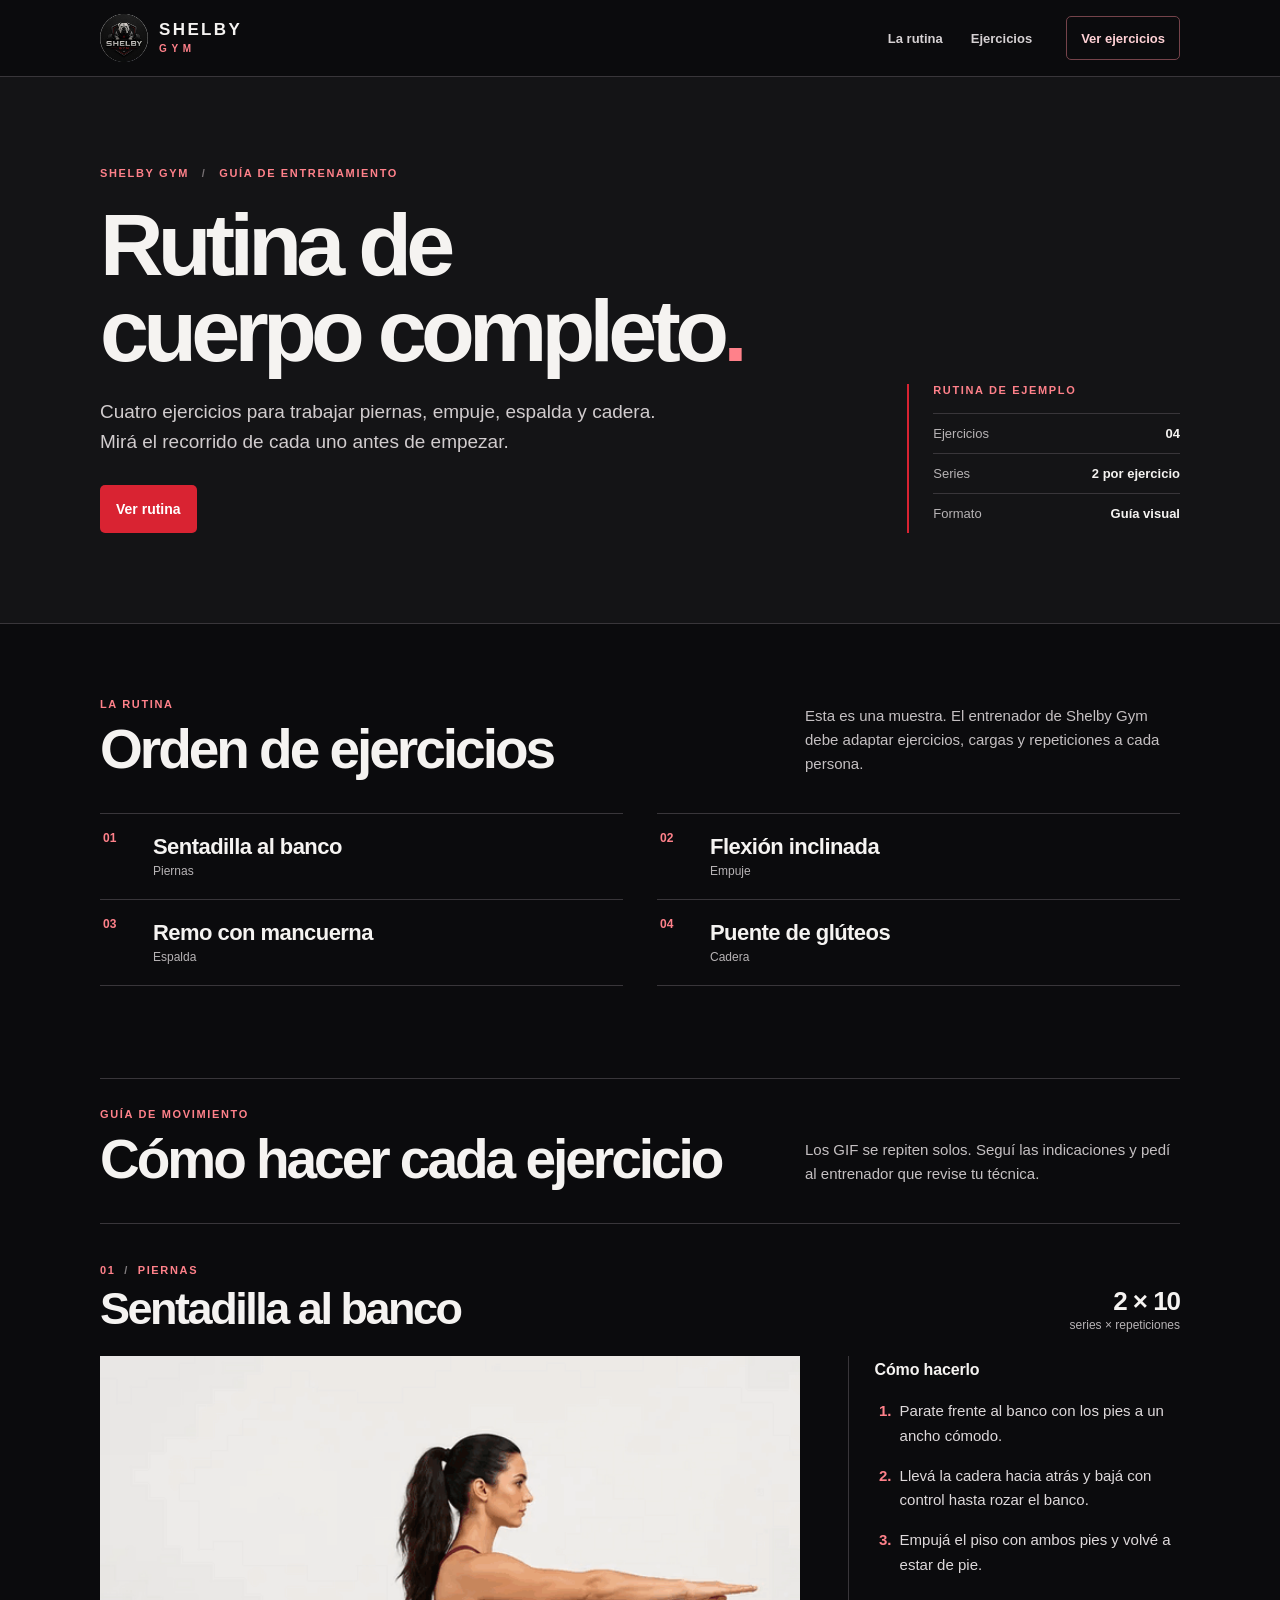
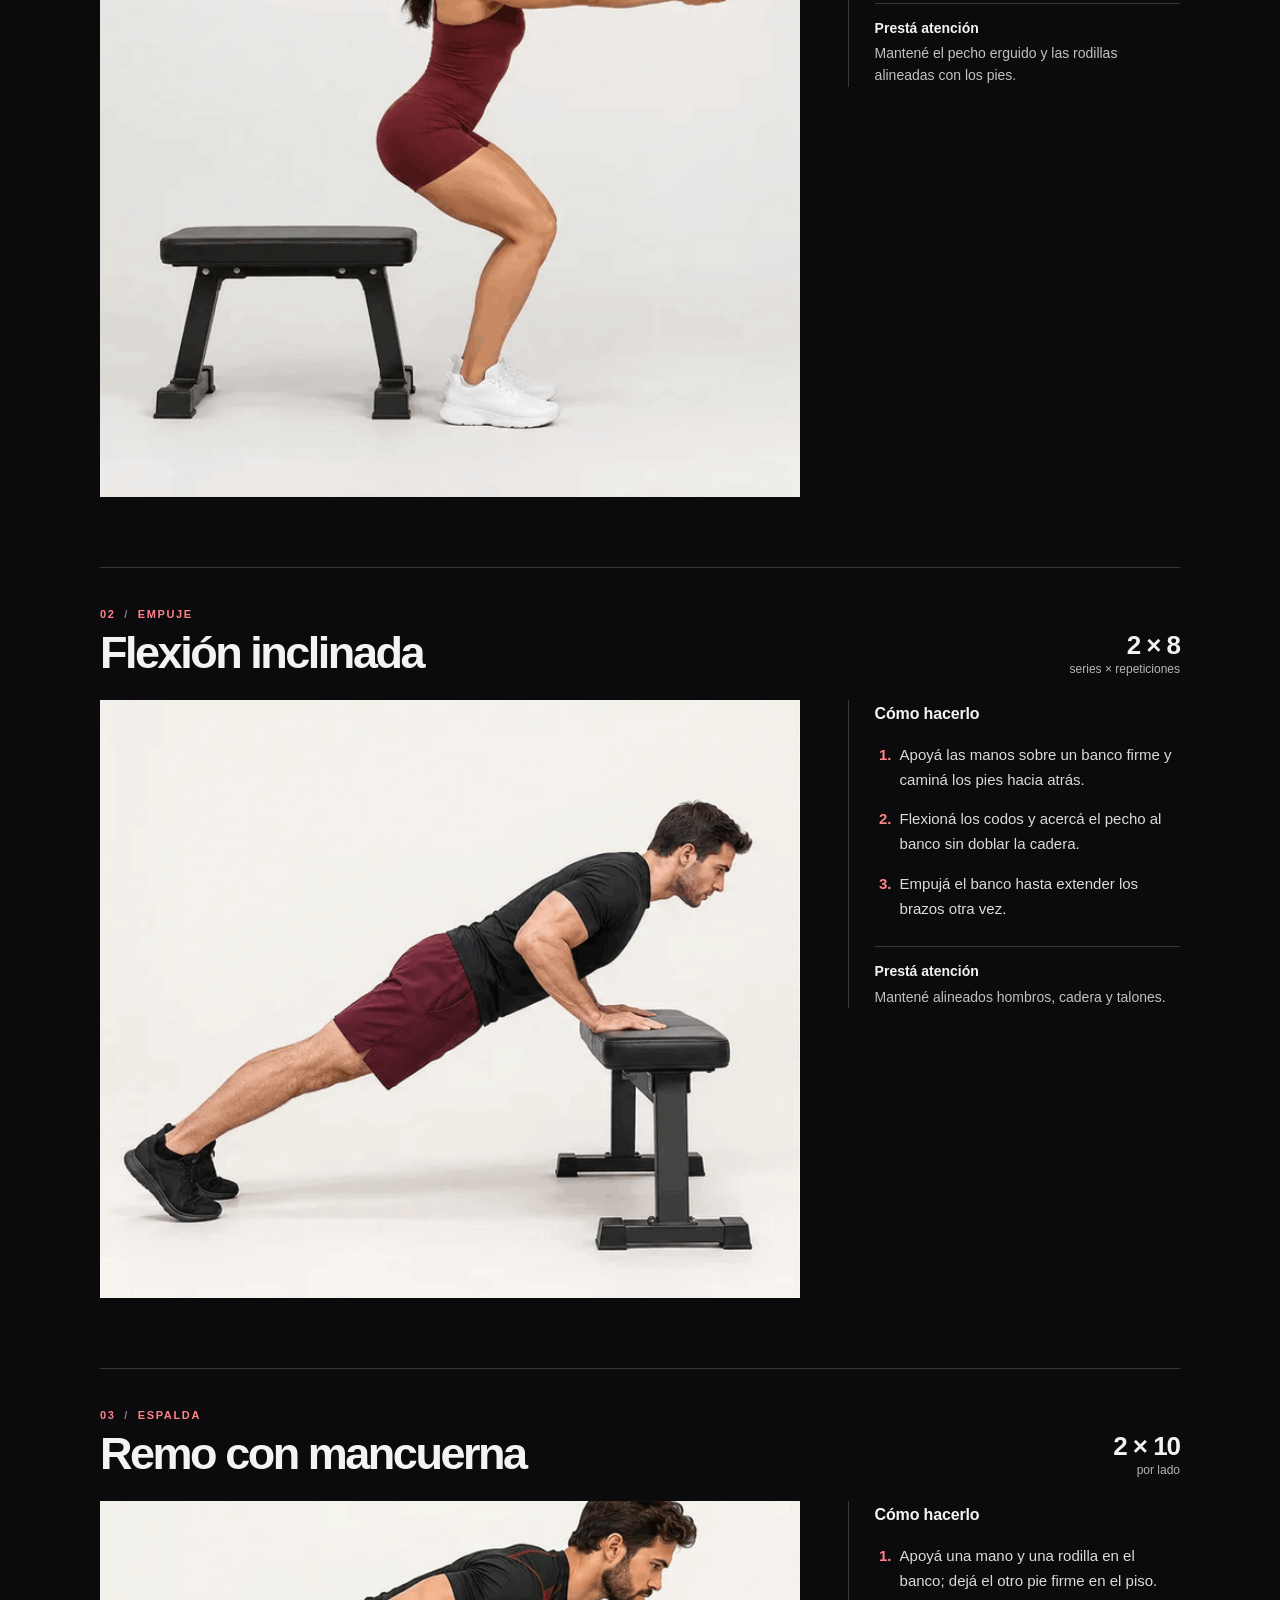
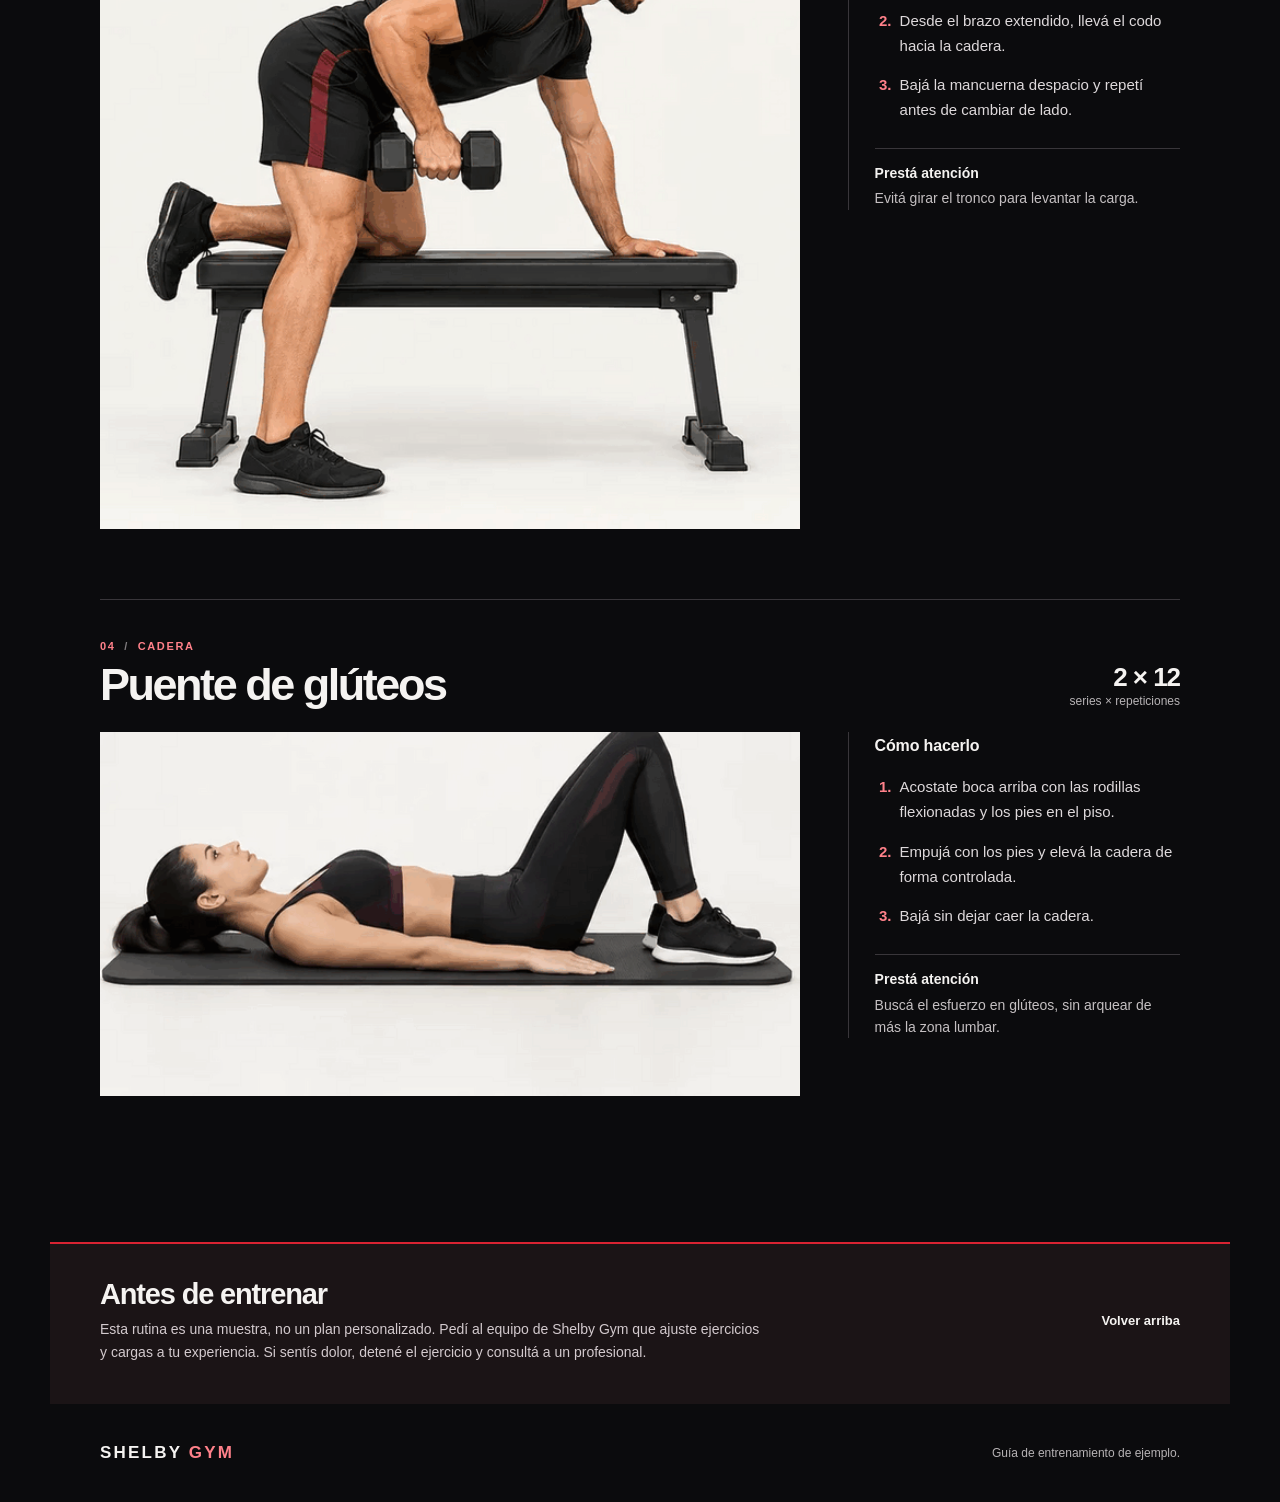
==== index.html @ 76d31635 "Publish Shelby Gym sample sites" ====
<!doctype html>
<html lang="es-AR">
  <head>
    <meta charset="UTF-8" />
    <meta name="viewport" content="width=device-width, initial-scale=1" />
    <meta name="theme-color" content="#0b0b0d" />
    <meta name="description" content="Rutina de cuerpo completo de ejemplo de Shelby Gym: cuatro ejercicios con recorridos visuales para consultar en el gimnasio." />
    <title>Rutina de cuerpo completo | Shelby Gym</title>
    <link rel="stylesheet" href="style.css" />
  </head>
  <body>
    <a class="skip-link" href="#contenido">Ir al contenido</a>
    <header class="site-header">
      <div class="header-inner">
        <a class="brand" href="#inicio" aria-label="Shelby Gym, volver al inicio">
          <span class="brand-emblem" aria-hidden="true"><img src="images/shelby-reference.jpg" alt="" width="574" height="1280" /></span>
          <span class="brand-wordmark">SHELBY<span>GYM</span></span>
        </a>
        <nav aria-label="Navegación principal">
          <a href="#rutina">La rutina</a>
          <a href="#ejercicios">Ejercicios</a>
        </nav>
        <a class="header-action" href="#ejercicios">Ver ejercicios</a>
      </div>
    </header>

    <main id="contenido">
      <section class="hero" id="inicio" aria-labelledby="hero-title">
        <div class="hero-inner">
          <div class="hero-copy">
            <p class="eyebrow">SHELBY GYM <span aria-hidden="true">/</span> GUÍA DE ENTRENAMIENTO</p>
            <h1 id="hero-title">Rutina de<br />cuerpo completo<span>.</span></h1>
            <p>Cuatro ejercicios para trabajar piernas, empuje, espalda y cadera. Mirá el recorrido de cada uno antes de empezar.</p>
            <a class="primary-link" href="#rutina">Ver rutina</a>
          </div>
          <div class="hero-meta" aria-label="Resumen de la rutina">
            <p>RUTINA DE EJEMPLO</p>
            <dl>
              <div><dt>Ejercicios</dt><dd>04</dd></div>
              <div><dt>Series</dt><dd>2 por ejercicio</dd></div>
              <div><dt>Formato</dt><dd>Guía visual</dd></div>
            </dl>
          </div>
        </div>
      </section>

      <section class="routine section-wrap" id="rutina" aria-labelledby="routine-title">
        <div class="section-heading">
          <div><p class="section-label">LA RUTINA</p><h2 id="routine-title">Orden de ejercicios</h2></div>
          <p>Esta es una muestra. El entrenador de Shelby Gym debe adaptar ejercicios, cargas y repeticiones a cada persona.</p>
        </div>
        <nav aria-label="Ir a un ejercicio">
          <ol class="routine-index">
            <li><a href="#sentadilla"><span class="index-number">01</span><span><strong>Sentadilla al banco</strong><small>Piernas</small></span></a></li>
            <li><a href="#flexion"><span class="index-number">02</span><span><strong>Flexión inclinada</strong><small>Empuje</small></span></a></li>
            <li><a href="#remo"><span class="index-number">03</span><span><strong>Remo con mancuerna</strong><small>Espalda</small></span></a></li>
            <li><a href="#puente"><span class="index-number">04</span><span><strong>Puente de glúteos</strong><small>Cadera</small></span></a></li>
          </ol>
        </nav>
      </section>

      <section class="movements section-wrap" id="ejercicios" aria-labelledby="movements-title">
        <div class="section-heading movements-heading">
          <div><p class="section-label">GUÍA DE MOVIMIENTO</p><h2 id="movements-title">Cómo hacer cada ejercicio</h2></div>
          <p>Los GIF se repiten solos. Seguí las indicaciones y pedí al entrenador que revise tu técnica.</p>
        </div>
        <ol class="exercise-list">
          <li>
            <article class="exercise" id="sentadilla" aria-labelledby="sentadilla-title">
              <div class="exercise-heading">
                <div><p class="exercise-type">01 <span aria-hidden="true">/</span> PIERNAS</p><h3 id="sentadilla-title">Sentadilla al banco</h3></div>
                <p class="dose"><strong>2 × 10</strong><span>series × repeticiones</span></p>
              </div>
              <div class="exercise-layout">
                <picture class="motion-picture">
                  <source media="(prefers-reduced-motion: reduce)" srcset="images/sentadilla-banco-01.webp" type="image/webp" />
                  <img src="images/sentadilla-banco.gif" alt="Sentadilla al banco: de pie, media bajada, toque suave del banco y regreso" width="640" height="677" loading="lazy" />
                </picture>
                <div class="instructions"><h4>Cómo hacerlo</h4><ol><li>Parate frente al banco con los pies a un ancho cómodo.</li><li>Llevá la cadera hacia atrás y bajá con control hasta rozar el banco.</li><li>Empujá el piso con ambos pies y volvé a estar de pie.</li></ol><p class="cue"><strong>Prestá atención</strong> Mantené el pecho erguido y las rodillas alineadas con los pies.</p></div>
              </div>
            </article>
          </li>
          <li>
            <article class="exercise" id="flexion" aria-labelledby="flexion-title">
              <div class="exercise-heading">
                <div><p class="exercise-type">02 <span aria-hidden="true">/</span> EMPUJE</p><h3 id="flexion-title">Flexión inclinada</h3></div>
                <p class="dose"><strong>2 × 8</strong><span>series × repeticiones</span></p>
              </div>
              <div class="exercise-layout">
                <picture class="motion-picture">
                  <source media="(prefers-reduced-motion: reduce)" srcset="images/flexion-inclinada-01.webp" type="image/webp" />
                  <img src="images/flexion-inclinada.gif" alt="Flexión inclinada: brazos extendidos, bajada parcial, pecho cerca del banco y regreso" width="640" height="547" loading="lazy" />
                </picture>
                <div class="instructions"><h4>Cómo hacerlo</h4><ol><li>Apoyá las manos sobre un banco firme y caminá los pies hacia atrás.</li><li>Flexioná los codos y acercá el pecho al banco sin doblar la cadera.</li><li>Empujá el banco hasta extender los brazos otra vez.</li></ol><p class="cue"><strong>Prestá atención</strong> Mantené alineados hombros, cadera y talones.</p></div>
              </div>
            </article>
          </li>
          <li>
            <article class="exercise" id="remo" aria-labelledby="remo-title">
              <div class="exercise-heading">
                <div><p class="exercise-type">03 <span aria-hidden="true">/</span> ESPALDA</p><h3 id="remo-title">Remo con mancuerna</h3></div>
                <p class="dose"><strong>2 × 10</strong><span>por lado</span></p>
              </div>
              <div class="exercise-layout">
                <picture class="motion-picture">
                  <source media="(prefers-reduced-motion: reduce)" srcset="images/remo-mancuerna-01.webp" type="image/webp" />
                  <img src="images/remo-mancuerna.gif" alt="Remo con mancuerna: peso abajo, subida parcial, peso cerca de la cadera y regreso" width="640" height="574" loading="lazy" />
                </picture>
                <div class="instructions"><h4>Cómo hacerlo</h4><ol><li>Apoyá una mano y una rodilla en el banco; dejá el otro pie firme en el piso.</li><li>Desde el brazo extendido, llevá el codo hacia la cadera.</li><li>Bajá la mancuerna despacio y repetí antes de cambiar de lado.</li></ol><p class="cue"><strong>Prestá atención</strong> Evitá girar el tronco para levantar la carga.</p></div>
              </div>
            </article>
          </li>
          <li>
            <article class="exercise" id="puente" aria-labelledby="puente-title">
              <div class="exercise-heading">
                <div><p class="exercise-type">04 <span aria-hidden="true">/</span> CADERA</p><h3 id="puente-title">Puente de glúteos</h3></div>
                <p class="dose"><strong>2 × 12</strong><span>series × repeticiones</span></p>
              </div>
              <div class="exercise-layout">
                <picture class="motion-picture">
                  <source media="(prefers-reduced-motion: reduce)" srcset="images/puente-gluteos-01.webp" type="image/webp" />
                  <img src="images/puente-gluteos.gif" alt="Puente de glúteos: cadera apoyada, media elevación, cadera elevada y regreso" width="640" height="332" loading="lazy" />
                </picture>
                <div class="instructions"><h4>Cómo hacerlo</h4><ol><li>Acostate boca arriba con las rodillas flexionadas y los pies en el piso.</li><li>Empujá con los pies y elevá la cadera de forma controlada.</li><li>Bajá sin dejar caer la cadera.</li></ol><p class="cue"><strong>Prestá atención</strong> Buscá el esfuerzo en glúteos, sin arquear de más la zona lumbar.</p></div>
              </div>
            </article>
          </li>
        </ol>
      </section>

      <aside class="closing-note section-wrap" aria-labelledby="closing-title">
        <div><h2 id="closing-title">Antes de entrenar</h2><p>Esta rutina es una muestra, no un plan personalizado. Pedí al equipo de Shelby Gym que ajuste ejercicios y cargas a tu experiencia. Si sentís dolor, detené el ejercicio y consultá a un profesional.</p></div>
        <a href="#inicio">Volver arriba</a>
      </aside>
    </main>
    <footer class="site-footer section-wrap"><span>SHELBY <b>GYM</b></span><p>Guía de entrenamiento de ejemplo.</p></footer>
  </body>
</html>
---- style.css ----
:root {
  color-scheme: dark;
  font-family: -apple-system, BlinkMacSystemFont, "Segoe UI", sans-serif;
  font-synthesis: none;
  --bg: #0b0b0d;
  --surface: #141416;
  --ink: #f5f3f1;
  --muted: #b7b3b5;
  --red: #d92332;
  --red-light: #ff818a;
  --line: #39363a;
}
* { box-sizing: border-box; }
html { scroll-behavior: smooth; scroll-padding-top: 24px; }
body { min-width: 320px; margin: 0; background: var(--bg); color: var(--ink); }
a { color: inherit; text-decoration: none; }
a, button { -webkit-tap-highlight-color: transparent; }
img { max-width: 100%; }
:focus-visible { outline: 2px solid var(--red-light); outline-offset: 4px; }
::selection { background: var(--red); color: #fff; }
h1, h2, h3, h4, p, dl { margin-top: 0; }
h1, h2, h3 { text-wrap: balance; }
.section-wrap { width: min(100%, 1180px); margin-inline: auto; padding-inline: clamp(20px, 4vw, 50px); }
.skip-link { position: fixed; top: 8px; left: 8px; z-index: 20; padding: 11px 14px; background: var(--ink); color: var(--bg); transform: translateY(-160%); }
.skip-link:focus { transform: none; }

.site-header { border-bottom: 1px solid var(--line); background: var(--bg); }
.header-inner { display: flex; align-items: center; gap: 34px; width: min(100%, 1180px); min-height: 76px; margin-inline: auto; padding: 10px clamp(20px, 4vw, 50px); }
.brand { display: inline-flex; align-items: center; gap: 11px; flex: none; }
.brand-emblem { position: relative; display: block; width: 48px; height: 48px; flex: none; overflow: hidden; border-radius: 50%; background: #111; }
.brand-emblem img { position: absolute; top: -118.73%; left: -25.59%; width: 151.45%; max-width: none; height: auto; }
.brand-wordmark { display: flex; flex-direction: column; font-size: 17px; font-weight: 900; letter-spacing: .14em; line-height: .95; }
.brand-wordmark span { margin-top: 6px; color: var(--red-light); font-size: 10px; letter-spacing: .46em; }
.site-header nav { display: flex; align-items: center; gap: 28px; margin-left: auto; }
.site-header nav a { display: inline-flex; align-items: center; min-height: 44px; color: #d6d1d3; font-size: 13px; font-weight: 650; }
.header-action { display: inline-flex; align-items: center; min-height: 44px; padding: 9px 14px; border: 1px solid #75434a; border-radius: 5px; color: #ffd1d5; font-size: 13px; font-weight: 750; }

.hero { background: var(--surface); border-bottom: 1px solid var(--line); }
.hero-inner { display: grid; grid-template-columns: minmax(0, 1fr) minmax(235px, .38fr); align-items: end; gap: clamp(40px, 7vw, 105px); width: min(100%, 1180px); margin-inline: auto; padding: clamp(64px, 7vw, 100px) clamp(20px, 4vw, 50px) clamp(68px, 7vw, 90px); }
.eyebrow, .section-label, .exercise-type, .hero-meta > p { font-size: 11px; font-weight: 800; letter-spacing: .15em; }
.eyebrow { margin-bottom: 23px; color: var(--red-light); }
.eyebrow span { margin-inline: 8px; color: #777174; }
.hero h1 { max-width: 800px; margin-bottom: 23px; font-size: clamp(51px, 7vw, 88px); font-weight: 800; letter-spacing: -.065em; line-height: .98; }
.hero h1 span { color: var(--red-light); }
.hero-copy > p:not(.eyebrow) { max-width: 570px; margin-bottom: 29px; color: #d1ccce; font-size: clamp(16px, 1.8vw, 19px); line-height: 1.55; }
.primary-link { display: inline-flex; align-items: center; min-height: 48px; padding: 12px 16px; border-radius: 5px; background: var(--red); color: #fff; font-size: 14px; font-weight: 800; transition: background-color 150ms ease; }
.hero-meta { padding-left: 24px; border-left: 2px solid var(--red); }
.hero-meta > p { margin-bottom: 17px; color: var(--red-light); }
.hero-meta dl { margin-bottom: 0; }
.hero-meta dl div { display: flex; justify-content: space-between; gap: 16px; padding: 12px 0; border-top: 1px solid var(--line); font-size: 13px; }
.hero-meta dt { color: var(--muted); }
.hero-meta dd { margin: 0; font-weight: 750; text-align: right; }

.routine { padding-block: 74px 92px; }
.section-heading { display: flex; justify-content: space-between; align-items: end; gap: 30px; margin-bottom: 35px; }
.section-label { margin-bottom: 11px; color: var(--red-light); }
.section-heading h2 { margin-bottom: 0; font-size: clamp(34px, 4.5vw, 55px); letter-spacing: -.055em; line-height: 1.04; }
.section-heading > p { max-width: 375px; margin-bottom: 2px; color: #c5c0c2; font-size: 15px; line-height: 1.6; }
.routine-index { display: grid; grid-template-columns: repeat(2, minmax(0, 1fr)); gap: 0 34px; margin: 0; padding: 0; list-style: none; }
.routine-index li { border-top: 1px solid var(--line); }
.routine-index li:nth-last-child(-n + 2) { border-bottom: 1px solid var(--line); }
.routine-index a { display: grid; grid-template-columns: 32px minmax(0, 1fr); align-items: center; gap: 18px; min-height: 85px; padding: 12px 3px; }
.index-number { align-self: start; margin-top: 5px; color: var(--red-light); font-size: 12px; font-weight: 800; }
.routine-index strong, .routine-index small { display: block; }
.routine-index strong { font-size: clamp(18px, 2vw, 22px); font-weight: 720; letter-spacing: -.025em; }
.routine-index small { margin-top: 4px; color: var(--muted); font-size: 12px; }

.movements { padding-bottom: 76px; }
.movements-heading { padding-top: 29px; border-top: 1px solid var(--line); }
.exercise-list { margin: 0; padding: 0; list-style: none; }
.exercise { padding-block: 40px 70px; border-top: 1px solid var(--line); scroll-margin-top: 20px; }
.exercise-heading { display: flex; justify-content: space-between; align-items: end; gap: 24px; margin-bottom: 24px; }
.exercise-type { margin-bottom: 9px; color: var(--red-light); }
.exercise-type span { margin-inline: 4px; color: #827e80; }
.exercise-heading h3 { margin-bottom: 0; font-size: clamp(31px, 3.6vw, 45px); letter-spacing: -.055em; line-height: 1.05; }
.dose { display: flex; flex-direction: column; align-items: flex-end; gap: 1px; margin-bottom: 0; white-space: nowrap; }
.dose strong { font-size: 26px; font-variant-numeric: tabular-nums; letter-spacing: -.04em; }
.dose span { color: var(--muted); font-size: 12px; }
.exercise-layout { display: grid; grid-template-columns: minmax(0, 700px) minmax(245px, 1fr); align-items: start; gap: clamp(25px, 4vw, 48px); }
.motion-picture { display: block; min-width: 0; background: #eeece8; }
.motion-picture img { display: block; width: 100%; height: auto; }
.instructions { padding: 5px 0 0 clamp(17px, 2vw, 28px); border-left: 1px solid var(--line); }
.instructions h4 { margin-bottom: 20px; font-size: 16px; letter-spacing: -.01em; }
.instructions ol { margin: 0; padding-left: 21px; color: #ded9db; font-size: 15px; line-height: 1.65; }
.instructions li { padding-left: 4px; margin-bottom: 15px; }
.instructions li::marker { color: var(--red-light); font-weight: 800; }
.cue { margin: 25px 0 0; padding: 13px 0 0; border-top: 1px solid var(--line); color: #c5c0c2; font-size: 14px; line-height: 1.6; }
.cue strong { display: block; margin-bottom: 3px; color: var(--ink); }

.closing-note { display: flex; justify-content: space-between; align-items: center; gap: 35px; padding-block: 34px 40px; border-top: 2px solid var(--red); background: #1b1416; }
.closing-note h2 { margin-bottom: 7px; font-size: 29px; letter-spacing: -.04em; }
.closing-note p { max-width: 660px; margin-bottom: 0; color: #d3cace; font-size: 14px; line-height: 1.65; }
.closing-note > a { display: inline-flex; align-items: center; min-height: 44px; flex: none; font-size: 13px; font-weight: 750; }
.site-footer { display: flex; align-items: center; justify-content: space-between; gap: 20px; min-height: 98px; color: var(--muted); font-size: 12px; }
.site-footer > span { color: var(--ink); font-size: 17px; font-weight: 900; letter-spacing: .13em; }
.site-footer b { color: var(--red-light); }
.site-footer p { margin-bottom: 0; }

@media (hover: hover) and (pointer: fine) {
  .site-header nav a:hover, .routine-index a:hover, .closing-note > a:hover { color: var(--red-light); }
  .header-action:hover { border-color: var(--red-light); }
  .primary-link:hover { background: #b91f2c; }
}
@media (max-width: 850px) {
  .exercise-layout { grid-template-columns: 1fr; }
  .instructions { max-width: 700px; }
}
@media (max-width: 700px) {
  .site-header nav { display: none; }
  .header-action { margin-left: auto; }
  .hero-inner { grid-template-columns: 1fr; gap: 42px; padding-block: 58px 60px; }
  .hero-meta { max-width: 440px; }
  .section-heading { display: block; }
  .section-heading > p { margin: 15px 0 0; }
  .routine { padding-block: 58px 70px; }
  .routine-index { grid-template-columns: 1fr; }
  .routine-index li:nth-last-child(2) { border-bottom: 0; }
  .routine-index li:last-child { border-bottom: 1px solid var(--line); }
  .closing-note { align-items: start; flex-direction: column; gap: 15px; }
}
@media (max-width: 440px) {
  .header-inner { min-height: 68px; gap: 10px; }
  .brand-emblem { width: 43px; height: 43px; }
  .brand-wordmark { font-size: 14px; }
  .brand-wordmark span { font-size: 9px; }
  .header-action { padding: 8px 10px; font-size: 11px; }
  .hero h1 { font-size: clamp(47px, 12vw, 57px); }
  .exercise-heading { align-items: start; flex-direction: column; gap: 13px; }
  .dose { flex-direction: row; align-items: baseline; gap: 10px; }
  .dose strong { font-size: 22px; }
  .exercise { padding-block: 33px 60px; }
  .instructions { padding-left: 17px; }
  .site-footer { align-items: start; justify-content: center; flex-direction: column; gap: 6px; padding-block: 25px; }
}
@media (prefers-reduced-motion: reduce) {
  html { scroll-behavior: auto; }
  .primary-link { transition: none; }
}
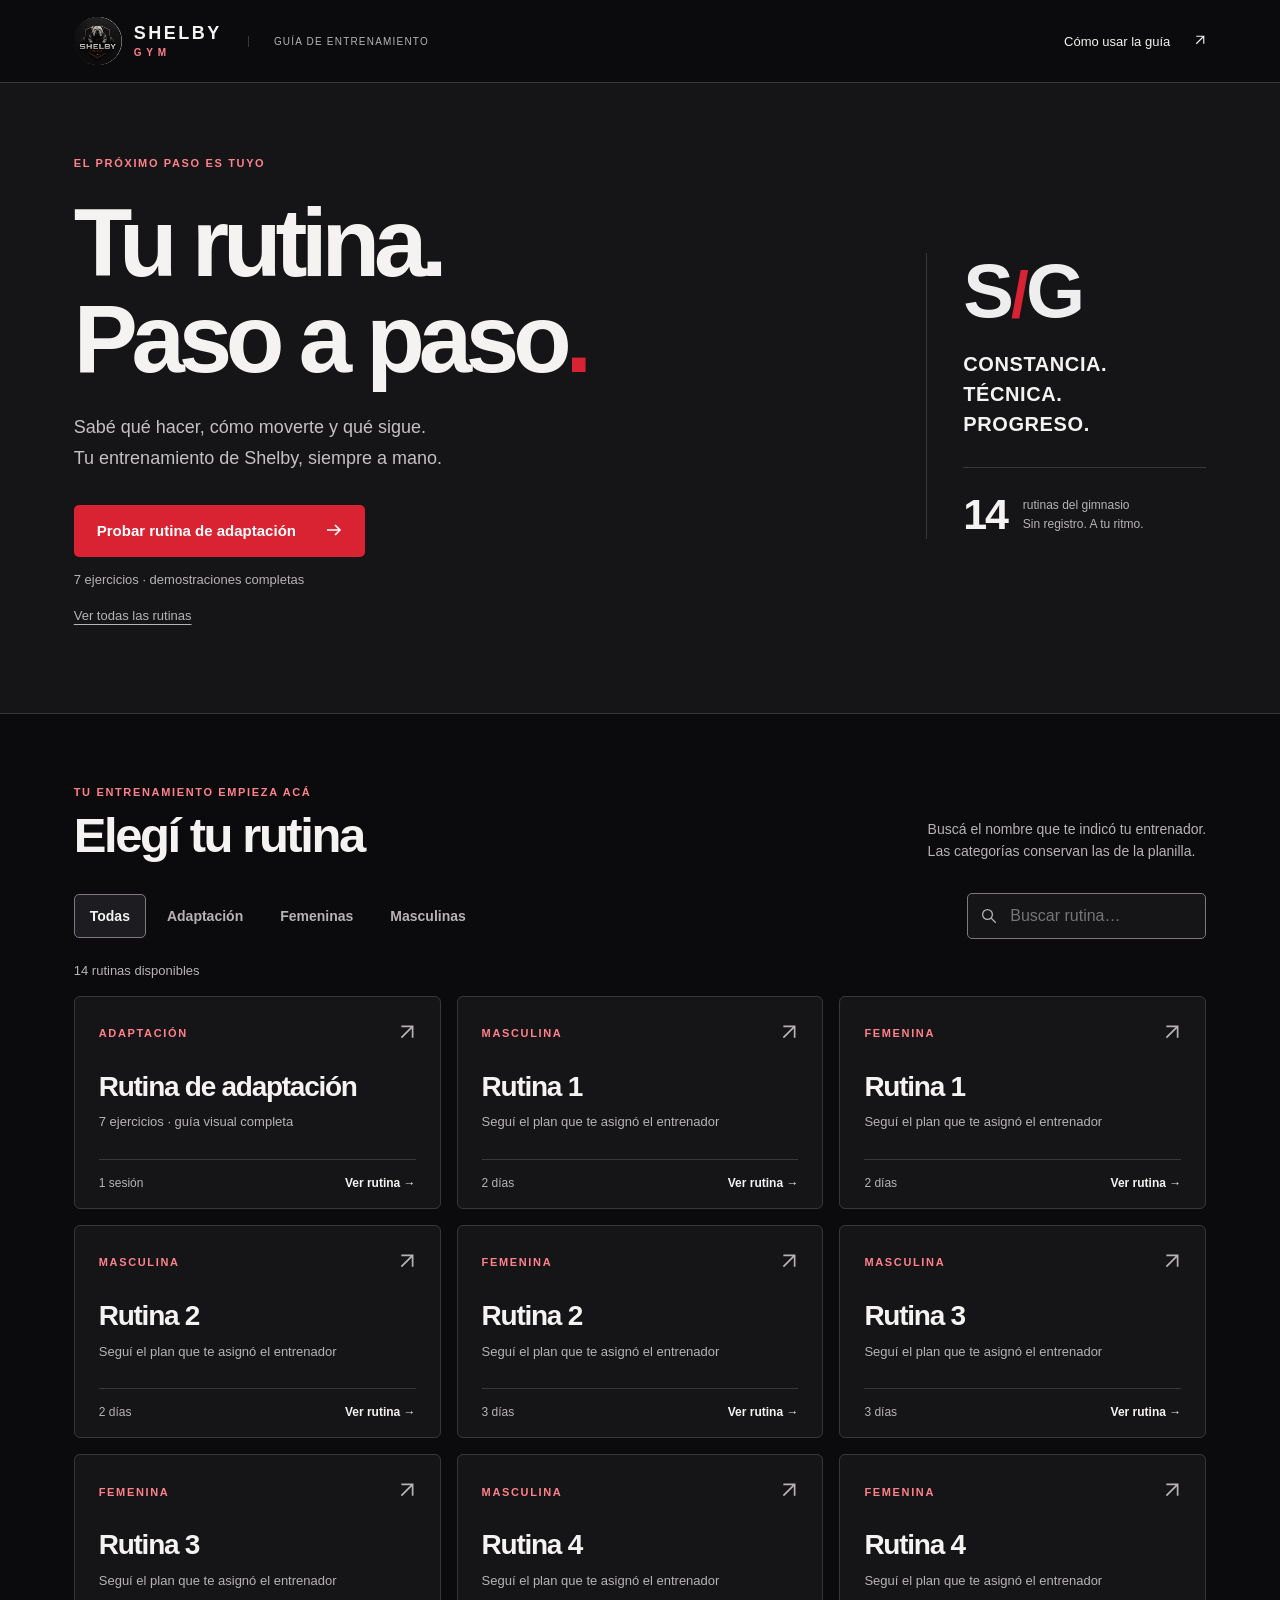
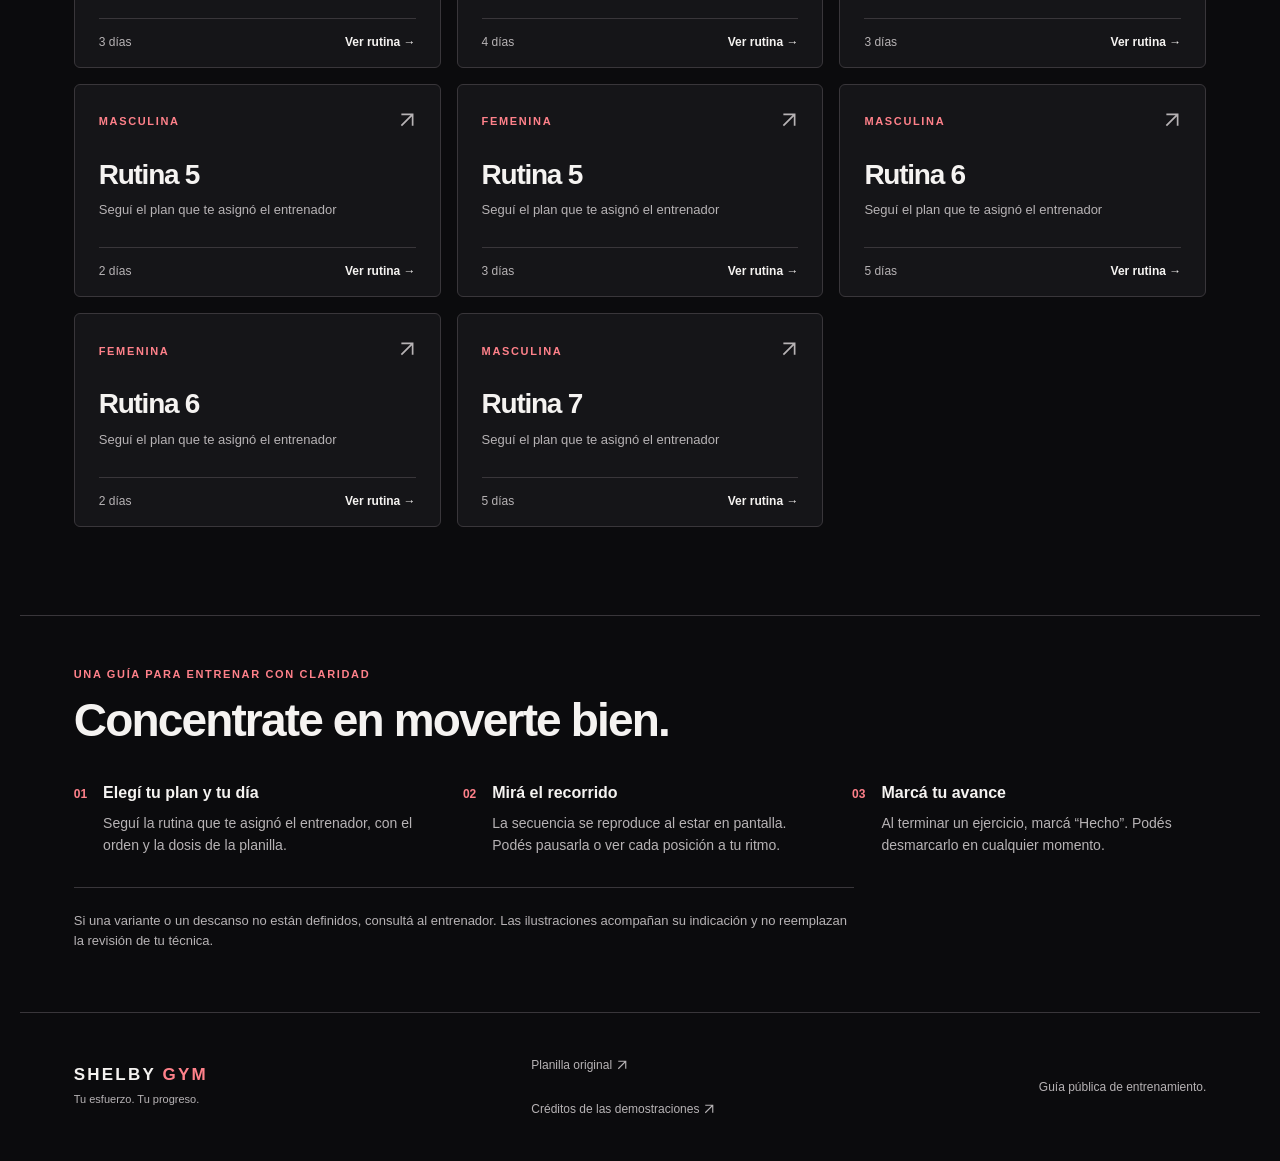
==== commit 5be64950: "Deploy standalone public routines preview" ====
--- a/index.html
+++ b/index.html
@@ -1,138 +1,35 @@
 <!doctype html>
 <html lang="es-AR">
-  <head>
-    <meta charset="UTF-8" />
-    <meta name="viewport" content="width=device-width, initial-scale=1" />
-    <meta name="theme-color" content="#0b0b0d" />
-    <meta name="description" content="Rutina de cuerpo completo de ejemplo de Shelby Gym: cuatro ejercicios con recorridos visuales para consultar en el gimnasio." />
-    <title>Rutina de cuerpo completo | Shelby Gym</title>
-    <link rel="stylesheet" href="style.css" />
-  </head>
-  <body>
-    <a class="skip-link" href="#contenido">Ir al contenido</a>
-    <header class="site-header">
-      <div class="header-inner">
-        <a class="brand" href="#inicio" aria-label="Shelby Gym, volver al inicio">
-          <span class="brand-emblem" aria-hidden="true"><img src="images/shelby-reference.jpg" alt="" width="574" height="1280" /></span>
-          <span class="brand-wordmark">SHELBY<span>GYM</span></span>
-        </a>
-        <nav aria-label="Navegación principal">
-          <a href="#rutina">La rutina</a>
-          <a href="#ejercicios">Ejercicios</a>
-        </nav>
-        <a class="header-action" href="#ejercicios">Ver ejercicios</a>
-      </div>
-    </header>
-
-    <main id="contenido">
-      <section class="hero" id="inicio" aria-labelledby="hero-title">
-        <div class="hero-inner">
-          <div class="hero-copy">
-            <p class="eyebrow">SHELBY GYM <span aria-hidden="true">/</span> GUÍA DE ENTRENAMIENTO</p>
-            <h1 id="hero-title">Rutina de<br />cuerpo completo<span>.</span></h1>
-            <p>Cuatro ejercicios para trabajar piernas, empuje, espalda y cadera. Mirá el recorrido de cada uno antes de empezar.</p>
-            <a class="primary-link" href="#rutina">Ver rutina</a>
-          </div>
-          <div class="hero-meta" aria-label="Resumen de la rutina">
-            <p>RUTINA DE EJEMPLO</p>
-            <dl>
-              <div><dt>Ejercicios</dt><dd>04</dd></div>
-              <div><dt>Series</dt><dd>2 por ejercicio</dd></div>
-              <div><dt>Formato</dt><dd>Guía visual</dd></div>
-            </dl>
-          </div>
-        </div>
+<head>
+  <meta charset="utf-8">
+  <meta name="viewport" content="width=device-width,initial-scale=1,viewport-fit=cover">
+  <meta name="theme-color" content="#0b0b0d">
+  <meta name="description" content="Las rutinas de Shelby Gym, día por día. Consultá tus series, repeticiones y demostraciones visuales mientras entrenás.">
+  <title>Rutinas · Shelby Gym</title>
+  <link rel="stylesheet" href="style.css">
+  <script type="module" src="app.js"></script>
+</head>
+<body>
+  <a class="skip-link" href="#contenido">Ir al contenido</a>
+  <header class="site-header"><div class="header-inner wrap">
+    <a class="brand" href="?" data-route aria-label="Shelby Gym, todas las rutinas"><span class="brand-emblem" aria-hidden="true"><img src="images/shelby-reference.jpg" width="574" height="1280" alt=""></span><span class="brand-wordmark" translate="no">SHELBY<span>GYM</span></span></a>
+    <span class="header-label">GUÍA DE ENTRENAMIENTO</span><a class="header-action" id="home-link" href="?" data-route hidden>Cambiar rutina</a>
+    <a class="help-link" href="#como-usar">Cómo usar la guía <span aria-hidden="true"><svg class="external-icon" aria-hidden="true" width="12" height="12" viewBox="0 0 16 16" fill="none" stroke="currentColor" stroke-width="1.5"><path d="M3 13 13 3M3 3h10v10"/></svg></span></a>
+  </div></header>
+  <main id="contenido">
+    <p id="loading" class="loading wrap" role="status">Cargando las rutinas…</p>
+    <section id="load-error" class="wrap empty" role="alert" hidden><h1>No pudimos cargar las rutinas</h1><p>Revisá tu conexión y recargá la página.</p><button class="button" onclick="location.reload()">Volver a intentar</button><a class="text-button" href="source/RUTINAS.pdf">Abrir la planilla en PDF</a></section>
+    <div id="catalog-view" hidden>
+      <section class="hero"><div class="hero-inner wrap"><div><p class="eyebrow">EL PRÓXIMO PASO ES TUYO</p><h1>Tu rutina.<br>Paso a paso<span>.</span></h1><p class="hero-description">Sabé qué hacer, cómo moverte y qué sigue.<br> Tu entrenamiento de Shelby, siempre a mano.</p><a class="button" href="?rutina=rutina-de-adaptacion-para-hombres-y-mujeres&amp;dia=sesion" data-route>Probar rutina de adaptación <svg aria-hidden="true" width="16" height="18" viewBox="0 0 16 18" fill="none" stroke="currentColor" stroke-width="1.6"><path d="M1 8h13M9 3l5 5-5 5"/></svg></a><p class="small muted showcase-note">7 ejercicios · demostraciones completas</p><a class="showcase-catalog" href="#rutinas">Ver todas las rutinas</a></div><div class="hero-aside"><span class="hero-mark" aria-hidden="true">S<span>/</span>G</span><p>CONSTANCIA.<br>TÉCNICA.<br>PROGRESO.</p><div><strong>14</strong><span>rutinas del gimnasio<br>Sin registro. A tu ritmo.</span></div></div></div></section>
+      <section class="catalog wrap" id="rutinas" aria-labelledby="catalog-title"><div class="section-heading"><div><p class="eyebrow">TU ENTRENAMIENTO EMPIEZA ACÁ</p><h2 id="catalog-title" tabindex="-1">Elegí tu rutina</h2></div><p>Buscá el nombre que te indicó tu entrenador.<br>Las categorías conservan las de la planilla.</p></div>
+        <div class="catalog-tools"><div class="filters" role="group" aria-label="Filtrar rutinas"><button type="button" data-category="todas" aria-pressed="true">Todas</button><button type="button" data-category="adaptacion" aria-pressed="false">Adaptación</button><button type="button" data-category="femenina" aria-pressed="false">Femeninas</button><button type="button" data-category="masculina" aria-pressed="false">Masculinas</button></div><label class="search-label"><span class="sr-only">Buscar rutina por nombre o número</span><svg aria-hidden="true" width="18" height="18" viewBox="0 0 24 24" fill="none" stroke="currentColor" stroke-width="1.7"><circle cx="10" cy="10" r="6.5"/><path d="m15 15 6 6"/></svg><input id="routine-search" type="search" placeholder="Buscar rutina…" autocomplete="off"></label></div>
+        <p class="catalog-count small muted" id="catalog-count" aria-live="polite"></p><div class="routine-grid" id="routine-grid"></div>
       </section>
-
-      <section class="routine section-wrap" id="rutina" aria-labelledby="routine-title">
-        <div class="section-heading">
-          <div><p class="section-label">LA RUTINA</p><h2 id="routine-title">Orden de ejercicios</h2></div>
-          <p>Esta es una muestra. El entrenador de Shelby Gym debe adaptar ejercicios, cargas y repeticiones a cada persona.</p>
-        </div>
-        <nav aria-label="Ir a un ejercicio">
-          <ol class="routine-index">
-            <li><a href="#sentadilla"><span class="index-number">01</span><span><strong>Sentadilla al banco</strong><small>Piernas</small></span></a></li>
-            <li><a href="#flexion"><span class="index-number">02</span><span><strong>Flexión inclinada</strong><small>Empuje</small></span></a></li>
-            <li><a href="#remo"><span class="index-number">03</span><span><strong>Remo con mancuerna</strong><small>Espalda</small></span></a></li>
-            <li><a href="#puente"><span class="index-number">04</span><span><strong>Puente de glúteos</strong><small>Cadera</small></span></a></li>
-          </ol>
-        </nav>
-      </section>
-
-      <section class="movements section-wrap" id="ejercicios" aria-labelledby="movements-title">
-        <div class="section-heading movements-heading">
-          <div><p class="section-label">GUÍA DE MOVIMIENTO</p><h2 id="movements-title">Cómo hacer cada ejercicio</h2></div>
-          <p>Los GIF se repiten solos. Seguí las indicaciones y pedí al entrenador que revise tu técnica.</p>
-        </div>
-        <ol class="exercise-list">
-          <li>
-            <article class="exercise" id="sentadilla" aria-labelledby="sentadilla-title">
-              <div class="exercise-heading">
-                <div><p class="exercise-type">01 <span aria-hidden="true">/</span> PIERNAS</p><h3 id="sentadilla-title">Sentadilla al banco</h3></div>
-                <p class="dose"><strong>2 × 10</strong><span>series × repeticiones</span></p>
-              </div>
-              <div class="exercise-layout">
-                <picture class="motion-picture">
-                  <source media="(prefers-reduced-motion: reduce)" srcset="images/sentadilla-banco-01.webp" type="image/webp" />
-                  <img src="images/sentadilla-banco.gif" alt="Sentadilla al banco: de pie, media bajada, toque suave del banco y regreso" width="640" height="677" loading="lazy" />
-                </picture>
-                <div class="instructions"><h4>Cómo hacerlo</h4><ol><li>Parate frente al banco con los pies a un ancho cómodo.</li><li>Llevá la cadera hacia atrás y bajá con control hasta rozar el banco.</li><li>Empujá el piso con ambos pies y volvé a estar de pie.</li></ol><p class="cue"><strong>Prestá atención</strong> Mantené el pecho erguido y las rodillas alineadas con los pies.</p></div>
-              </div>
-            </article>
-          </li>
-          <li>
-            <article class="exercise" id="flexion" aria-labelledby="flexion-title">
-              <div class="exercise-heading">
-                <div><p class="exercise-type">02 <span aria-hidden="true">/</span> EMPUJE</p><h3 id="flexion-title">Flexión inclinada</h3></div>
-                <p class="dose"><strong>2 × 8</strong><span>series × repeticiones</span></p>
-              </div>
-              <div class="exercise-layout">
-                <picture class="motion-picture">
-                  <source media="(prefers-reduced-motion: reduce)" srcset="images/flexion-inclinada-01.webp" type="image/webp" />
-                  <img src="images/flexion-inclinada.gif" alt="Flexión inclinada: brazos extendidos, bajada parcial, pecho cerca del banco y regreso" width="640" height="547" loading="lazy" />
-                </picture>
-                <div class="instructions"><h4>Cómo hacerlo</h4><ol><li>Apoyá las manos sobre un banco firme y caminá los pies hacia atrás.</li><li>Flexioná los codos y acercá el pecho al banco sin doblar la cadera.</li><li>Empujá el banco hasta extender los brazos otra vez.</li></ol><p class="cue"><strong>Prestá atención</strong> Mantené alineados hombros, cadera y talones.</p></div>
-              </div>
-            </article>
-          </li>
-          <li>
-            <article class="exercise" id="remo" aria-labelledby="remo-title">
-              <div class="exercise-heading">
-                <div><p class="exercise-type">03 <span aria-hidden="true">/</span> ESPALDA</p><h3 id="remo-title">Remo con mancuerna</h3></div>
-                <p class="dose"><strong>2 × 10</strong><span>por lado</span></p>
-              </div>
-              <div class="exercise-layout">
-                <picture class="motion-picture">
-                  <source media="(prefers-reduced-motion: reduce)" srcset="images/remo-mancuerna-01.webp" type="image/webp" />
-                  <img src="images/remo-mancuerna.gif" alt="Remo con mancuerna: peso abajo, subida parcial, peso cerca de la cadera y regreso" width="640" height="574" loading="lazy" />
-                </picture>
-                <div class="instructions"><h4>Cómo hacerlo</h4><ol><li>Apoyá una mano y una rodilla en el banco; dejá el otro pie firme en el piso.</li><li>Desde el brazo extendido, llevá el codo hacia la cadera.</li><li>Bajá la mancuerna despacio y repetí antes de cambiar de lado.</li></ol><p class="cue"><strong>Prestá atención</strong> Evitá girar el tronco para levantar la carga.</p></div>
-              </div>
-            </article>
-          </li>
-          <li>
-            <article class="exercise" id="puente" aria-labelledby="puente-title">
-              <div class="exercise-heading">
-                <div><p class="exercise-type">04 <span aria-hidden="true">/</span> CADERA</p><h3 id="puente-title">Puente de glúteos</h3></div>
-                <p class="dose"><strong>2 × 12</strong><span>series × repeticiones</span></p>
-              </div>
-              <div class="exercise-layout">
-                <picture class="motion-picture">
-                  <source media="(prefers-reduced-motion: reduce)" srcset="images/puente-gluteos-01.webp" type="image/webp" />
-                  <img src="images/puente-gluteos.gif" alt="Puente de glúteos: cadera apoyada, media elevación, cadera elevada y regreso" width="640" height="332" loading="lazy" />
-                </picture>
-                <div class="instructions"><h4>Cómo hacerlo</h4><ol><li>Acostate boca arriba con las rodillas flexionadas y los pies en el piso.</li><li>Empujá con los pies y elevá la cadera de forma controlada.</li><li>Bajá sin dejar caer la cadera.</li></ol><p class="cue"><strong>Prestá atención</strong> Buscá el esfuerzo en glúteos, sin arquear de más la zona lumbar.</p></div>
-              </div>
-            </article>
-          </li>
-        </ol>
-      </section>
-
-      <aside class="closing-note section-wrap" aria-labelledby="closing-title">
-        <div><h2 id="closing-title">Antes de entrenar</h2><p>Esta rutina es una muestra, no un plan personalizado. Pedí al equipo de Shelby Gym que ajuste ejercicios y cargas a tu experiencia. Si sentís dolor, detené el ejercicio y consultá a un profesional.</p></div>
-        <a href="#inicio">Volver arriba</a>
-      </aside>
-    </main>
-    <footer class="site-footer section-wrap"><span>SHELBY <b>GYM</b></span><p>Guía de entrenamiento de ejemplo.</p></footer>
-  </body>
+    </div>
+    <div id="workout-view" hidden></div>
+    <section id="como-usar" class="how-to wrap" aria-labelledby="help-title"><p class="eyebrow">UNA GUÍA PARA ENTRENAR CON CLARIDAD</p><h2 id="help-title">Concentrate en moverte bien.</h2><ol><li><span>01</span><div><h3>Elegí tu plan y tu día</h3><p>Seguí la rutina que te asignó el entrenador, con el orden y la dosis de la planilla.</p></div></li><li><span>02</span><div><h3>Mirá el recorrido</h3><p>La secuencia se reproduce al estar en pantalla. Podés pausarla o ver cada posición a tu ritmo.</p></div></li><li><span>03</span><div><h3>Marcá tu avance</h3><p>Al terminar un ejercicio, marcá “Hecho”. Podés desmarcarlo en cualquier momento.</p></div></li></ol><p class="trainer-note">Si una variante o un descanso no están definidos, consultá al entrenador. Las ilustraciones acompañan su indicación y no reemplazan la revisión de tu técnica.</p></section>
+    <noscript><section class="wrap empty"><h2>Consultá la planilla original</h2><p>Activá JavaScript para elegir rutina y reproducir las demostraciones, o abrí el documento.</p><a class="button" href="source/RUTINAS.pdf">Ver rutinas en PDF</a></section></noscript>
+  </main>
+  <footer class="site-footer wrap"><div class="footer-brand" translate="no">SHELBY <span>GYM</span><p>Tu esfuerzo. Tu progreso.</p></div><div><a href="source/RUTINAS.pdf">Planilla original <svg class="external-icon" aria-hidden="true" width="12" height="12" viewBox="0 0 16 16" fill="none" stroke="currentColor" stroke-width="1.5"><path d="M3 13 13 3M3 3h10v10"/></svg></a><a href="creditos.html">Créditos de las demostraciones <svg class="external-icon" aria-hidden="true" width="12" height="12" viewBox="0 0 16 16" fill="none" stroke="currentColor" stroke-width="1.5"><path d="M3 13 13 3M3 3h10v10"/></svg></a></div><p>Guía pública de entrenamiento.</p></footer>
+</body>
 </html>
--- a/style.css
+++ b/style.css
@@ -1,138 +1,14 @@
-:root {
-  color-scheme: dark;
-  font-family: -apple-system, BlinkMacSystemFont, "Segoe UI", sans-serif;
-  font-synthesis: none;
-  --bg: #0b0b0d;
-  --surface: #141416;
-  --ink: #f5f3f1;
-  --muted: #b7b3b5;
-  --red: #d92332;
-  --red-light: #ff818a;
-  --line: #39363a;
-}
-* { box-sizing: border-box; }
-html { scroll-behavior: smooth; scroll-padding-top: 24px; }
-body { min-width: 320px; margin: 0; background: var(--bg); color: var(--ink); }
-a { color: inherit; text-decoration: none; }
-a, button { -webkit-tap-highlight-color: transparent; }
-img { max-width: 100%; }
-:focus-visible { outline: 2px solid var(--red-light); outline-offset: 4px; }
-::selection { background: var(--red); color: #fff; }
-h1, h2, h3, h4, p, dl { margin-top: 0; }
-h1, h2, h3 { text-wrap: balance; }
-.section-wrap { width: min(100%, 1180px); margin-inline: auto; padding-inline: clamp(20px, 4vw, 50px); }
-.skip-link { position: fixed; top: 8px; left: 8px; z-index: 20; padding: 11px 14px; background: var(--ink); color: var(--bg); transform: translateY(-160%); }
-.skip-link:focus { transform: none; }
+:root{color-scheme:dark;font-family:-apple-system,BlinkMacSystemFont,"Segoe UI",sans-serif;font-synthesis:none;--bg:#0b0b0d;--surface:#151518;--raised:#1d1d21;--ink:#f5f3f1;--muted:#b7b3b5;--red:#d92332;--accent:#ff818a;--line:#39363a;--ease:cubic-bezier(.23,1,.32,1)}
+*{box-sizing:border-box}html{scroll-padding-top:24px}body{margin:0;background:var(--bg);color:var(--ink);min-width:320px}button,input,select{font:inherit}button,a,input,select{touch-action:manipulation}button,a{-webkit-tap-highlight-color:transparent}button,select{cursor:pointer}button{color:inherit}a{color:inherit;text-decoration:none}img,video{max-width:100%}h1,h2,h3,h4,p,figure{margin:0}h1,h2,h3{text-wrap:balance}p{line-height:1.6}button{border:0}a,button{transition:color 150ms ease,background-color 150ms ease,border-color 150ms ease}button:disabled{cursor:default;opacity:.6}a:focus-visible,button:focus-visible,input:focus-visible,select:focus-visible,summary:focus-visible{outline:2px solid var(--accent);outline-offset:4px}h1[tabindex],h2[tabindex]{scroll-margin-top:28px;outline:0}[hidden]{display:none!important}::selection{background:var(--red);color:white}.wrap{width:min(100%,1240px);padding-inline:clamp(20px,4.2vw,56px);margin-inline:auto}.small{font-size:13px}.muted{color:var(--muted)}.sr-only{position:absolute;width:1px;height:1px;padding:0;margin:-1px;overflow:hidden;clip:rect(0,0,0,0);white-space:nowrap;border:0}.skip-link{position:fixed;top:8px;left:8px;z-index:50;padding:14px;background:var(--ink);color:var(--bg);transform:translateY(-160%)}.skip-link:focus{transform:none}.eyebrow{font-size:11px;font-weight:750;letter-spacing:.15em;color:var(--accent);line-height:1.5}.button{display:inline-flex;align-items:center;justify-content:space-between;gap:30px;padding:16px 23px;min-height:52px;border-radius:5px;background:var(--red);color:#fff;font-size:15px;font-weight:750}.text-button{display:inline-flex;align-items:center;min-height:44px;background:transparent;color:var(--muted);font-size:13px;padding:8px 10px;border:1px solid var(--line);border-radius:5px}.site-header{border-bottom:1px solid var(--line)}.header-inner{display:flex;align-items:center;gap:26px;min-height:82px}.brand{display:inline-flex;gap:12px;align-items:center;flex-shrink:0}.brand-emblem{display:block;width:48px;height:48px;overflow:hidden;position:relative;border-radius:50%;background:#111}.brand-emblem img{position:absolute;top:-118.73%;left:-25.59%;width:151.45%;height:auto;max-width:none}.brand-wordmark{font-size:18px;font-weight:900;letter-spacing:.14em;line-height:1;display:flex;flex-direction:column;gap:6px}.brand-wordmark>span{font-size:10px;letter-spacing:.48em;color:var(--accent)}.header-label{font-size:10px;letter-spacing:.12em;color:var(--muted);border-left:1px solid var(--line);padding-left:25px}.help-link{margin-left:auto;font-size:13px;display:flex;align-items:center;gap:20px;min-height:44px}.header-action{font-size:13px;min-height:44px;display:flex;align-items:center;color:var(--accent);margin-left:auto}.header-action:not([hidden])+.help-link{margin-left:0}.hero{background:var(--surface);border-bottom:1px solid var(--line)}.hero-inner{display:grid;grid-template-columns:minmax(0,1fr) 280px;gap:60px;align-items:center;padding-block:72px 76px}.hero .eyebrow{margin-bottom:23px}.hero h1{font-size:clamp(54px,7.7vw,96px);font-weight:800;letter-spacing:-.065em;line-height:1.01}.hero h1>span{color:var(--red)}.hero-description{color:#c5c0c2;margin-top:24px;font-size:18px;line-height:1.7}.hero .button{margin-top:31px}.hero-aside{border-left:1px solid var(--line);padding-left:36px}.hero-mark{font-weight:900;font-size:76px;letter-spacing:-.09em;line-height:1;color:#eee}.hero-mark>span{color:var(--red);font-size:64px;margin-inline:4px}.hero-aside>p{font-size:20px;font-weight:750;letter-spacing:.03em;line-height:1.5;margin-block:20px 28px}.hero-aside>div{display:flex;align-items:center;gap:16px;border-top:1px solid var(--line);padding-top:22px}.hero-aside strong{font-size:43px;letter-spacing:-.05em}.hero-aside>div>span{font-size:12px;color:var(--muted);line-height:1.6}.catalog{padding-block:70px 88px}.section-heading{display:flex;justify-content:space-between;align-items:end;gap:30px;margin-bottom:30px}.section-heading h2{font-size:clamp(34px,4vw,49px);line-height:1.1;letter-spacing:-.05em;margin-top:8px}.section-heading>p{font-size:14px;color:var(--muted);max-width:370px}.catalog-tools{display:flex;align-items:center;justify-content:space-between;gap:20px}.filters{display:flex;gap:5px;flex-wrap:wrap}.filters button{background:transparent;padding:11px 15px;border:1px solid transparent;border-radius:5px;min-height:44px;font-size:14px;color:var(--muted);font-weight:650}.filters button[aria-pressed=true]{color:var(--ink);background:var(--raised);border-color:#5d575d}.search-label{display:flex;align-items:center;gap:10px;padding:0 12px;background:var(--surface);border:1px solid #5d575d;border-radius:5px;color:var(--muted)}.search-label input{width:185px;min-height:44px;font-size:16px;color:var(--ink);background:transparent;border:0;min-width:0}.search-label:focus-within{outline:2px solid var(--accent);outline-offset:2px}.search-label input:focus-visible{outline:0}.catalog-count{margin-block:22px 14px}.routine-grid{display:grid;grid-template-columns:repeat(3,minmax(0,1fr));gap:16px}.routine-card{display:flex;flex-direction:column;min-width:0;padding:23px 24px 18px;border:1px solid var(--line);background:var(--surface);border-radius:6px}.card-top{display:flex;align-items:center;justify-content:space-between;gap:12px}.category{font-size:10px;letter-spacing:.15em;font-weight:750;color:var(--accent)}.arrow{font-size:23px;color:var(--muted)}.routine-card h3{font-size:28px;font-weight:750;letter-spacing:-.045em;line-height:1.2;margin-top:23px}.routine-card p{font-size:13px;color:var(--muted);margin-top:9px;margin-bottom:26px}.card-bottom{display:flex;justify-content:space-between;gap:10px;padding-top:16px;border-top:1px solid var(--line);font-size:12px;margin-top:auto}.card-bottom>span:first-child{color:var(--muted)}.card-bottom>span:last-child{font-weight:650}.workout-heading{padding-top:25px}.back-link{display:inline-flex;align-items:center;min-height:44px;font-size:14px;color:var(--muted);margin-bottom:24px}.workout-heading h1{font-size:clamp(38px,5.4vw,64px);line-height:1.08;letter-spacing:-.06em;margin-top:10px}.intro{font-size:16px;color:var(--muted);margin-top:16px;max-width:620px}.routine-switch{display:flex;align-items:center;gap:15px;margin-block:24px 30px;font-size:13px;color:var(--muted)}select{background:var(--raised);color:var(--ink);padding:12px 35px 12px 12px;min-height:46px;border:1px solid #615a60;border-radius:5px;font-size:16px;max-width:100%}.day-tabs{display:flex;gap:8px;overflow-x:auto;padding-block:4px 20px;scrollbar-width:thin}.day-tabs a{flex:1;min-width:118px;border:1px solid var(--line);border-radius:5px;padding:14px 18px;font-size:17px;font-weight:750;background:var(--surface)}.day-tabs a>span{display:block;color:var(--muted);font-size:12px;font-weight:400;margin-top:5px}.day-tabs a[aria-current=page]{border-color:var(--red);box-shadow:inset 0 -3px var(--red);background:#251619}.day-tabs a[aria-current=page]>span{color:#f4c7cb}.session{padding-block:25px 65px}.session-heading{display:flex;justify-content:space-between;align-items:center;gap:25px;margin-bottom:25px}.session-heading h2{font-size:clamp(25px,3vw,36px);letter-spacing:-.04em;line-height:1.2;margin-top:9px;max-width:740px}.source-link{font-size:13px;white-space:nowrap;min-height:44px;display:flex;flex-direction:column;justify-content:center;color:var(--ink)}.source-link span{font-size:11px;color:var(--muted);margin-top:3px}.warmup{border:1px solid var(--line);border-left:3px solid var(--red);background:var(--surface);padding:0 20px;border-radius:4px}.warmup summary{list-style:none;cursor:pointer;display:flex;justify-content:space-between;align-items:center;gap:15px;min-height:64px;font-size:15px;font-weight:650}.warmup summary::-webkit-details-marker{display:none}.warmup-icon{color:var(--accent);margin-right:13px}.warmup-time{color:var(--muted);font-size:13px;white-space:nowrap}.warmup-time>span{margin-left:20px;color:var(--ink)}.warmup[open] .warmup-time>span{display:none}.warmup>p{padding-bottom:16px;font-size:15px}.warmup>.small{font-size:12px}.session-tools{display:flex;justify-content:space-between;align-items:center;gap:24px;margin-block:28px}.session-tools>div:first-child{flex:1;max-width:430px;min-width:0}.progress-label{font-size:14px;font-weight:650}progress{width:100%;height:6px;border:0;display:block;margin-block:12px;border-radius:3px;overflow:hidden;background:var(--line);accent-color:var(--red)}progress::-webkit-progress-bar{background:var(--line)}progress::-webkit-progress-value{background:var(--red)}progress::-moz-progress-bar{background:var(--red)}.session-actions{display:flex;gap:8px;flex-wrap:wrap;justify-content:end}.exercise-index{margin-block:28px 45px}.exercise-index ol{display:grid;grid-template-columns:repeat(2,minmax(0,1fr));gap:0 28px;list-style:none;margin:0;padding:0}.exercise-index a{display:flex;gap:15px;align-items:center;padding:12px 2px;min-height:48px;border-bottom:1px solid var(--line);font-size:13px}.exercise-index a>span{font-variant-numeric:tabular-nums;color:var(--accent);font-size:11px}.exercise-list{list-style:none;padding:0;margin:0}.exercise{border-top:1px solid var(--line);padding-block:32px 50px;scroll-margin-top:24px}.exercise-heading{display:flex;justify-content:space-between;align-items:start;gap:22px;margin-bottom:20px}.exercise-name{display:flex;align-items:start;gap:20px;min-width:0}.exercise-name .number{font-size:35px;letter-spacing:-.05em;color:var(--accent);font-weight:750;line-height:1;font-variant-numeric:tabular-nums;margin-top:3px}.exercise-heading .eyebrow{font-size:9px;letter-spacing:.1em}.exercise-heading h3{font-size:clamp(23px,2.7vw,32px);letter-spacing:-.04em;line-height:1.16;margin-top:8px}.done-control{display:flex;gap:10px;align-items:center;min-height:48px;padding:9px 12px;border:1px solid #686069;border-radius:5px;cursor:pointer;font-size:13px;flex:none}.done-control input{width:22px;height:22px;accent-color:var(--red);margin:0;cursor:pointer}.is-done .done-control{color:var(--accent);border-color:var(--accent)}.dose-strip{display:flex;align-items:stretch;background:var(--surface);border:1px solid var(--line);border-radius:5px;margin-bottom:24px}.dose-strip>div{flex:1;padding:14px 20px;min-width:0}.dose-strip>div+div{border-left:1px solid var(--line)}.dose-strip span{display:block;font-size:11px;color:var(--muted);margin-bottom:5px}.dose-strip strong{font-size:27px;letter-spacing:-.03em;font-variant-numeric:tabular-nums;line-height:1.3;overflow-wrap:anywhere}.dose-strip .rest strong{font-size:18px;letter-spacing:-.02em}.rest small{display:block;font-size:10px;color:var(--muted);margin-top:4px;line-height:1.5}.dose-strip>.complex-dose{flex:2}.complex-dose strong{font-size:21px;letter-spacing:-.02em}.exercise-layout{display:grid;grid-template-columns:minmax(0,1fr) minmax(0,.8fr);gap:36px;align-items:start}.demonstration{min-width:0;border:1px solid var(--line);border-radius:5px;overflow:hidden;background:var(--surface)}.visual-stage{height:330px;background:#fff;display:flex;align-items:center;justify-content:center;padding:20px}.visual-stage img,.visual-stage video{width:100%;height:100%;object-fit:contain;display:block}.demonstration figcaption{display:flex;align-items:center;justify-content:space-between;gap:10px;padding:10px 14px;min-height:62px;flex-wrap:wrap}.phase{font-size:11px;color:var(--muted);font-variant-numeric:tabular-nums}.player-controls{display:flex;gap:4px}.player-controls button{min-height:44px;padding:8px 11px;background:var(--raised);border:1px solid #625b63;border-radius:4px;font-size:12px}.player-controls .play-toggle{color:var(--ink);min-width:88px}.player-controls .step-forward{background:transparent;color:var(--muted)}.media-error{padding:12px 15px;color:var(--accent);font-size:13px}.instructions{padding-top:3px;min-width:0}.instructions h4{font-size:17px;margin-bottom:6px}.movement-title{font-size:12px;color:var(--muted);margin-bottom:20px}.instructions ol{padding-left:21px;margin:0;font-size:15px;line-height:1.7;color:#ded9db}.instructions li{padding-left:4px;margin-bottom:17px}.instructions li::marker{color:var(--accent);font-weight:700}.cue{font-size:13px;color:var(--muted);padding-top:16px;border-top:1px solid var(--line);margin-top:22px}.cue strong{color:var(--ink);display:block;margin-bottom:4px}.attribution{margin-top:18px;color:#aaa4ab;font-size:11px}.attribution a{text-decoration:underline;text-underline-offset:3px;display:inline-flex;align-items:center;min-height:44px}.part-label{display:block;font-size:12px;color:var(--muted);margin-bottom:23px}.part-label select{width:100%;display:block;margin-top:8px;font-size:14px}.source-details{margin-top:22px;font-size:12px;color:var(--muted)}.source-details summary{cursor:pointer;min-height:44px;align-content:center}.source-details p{padding:10px 0}.source-details a{display:inline-flex;align-items:center;min-height:44px;text-decoration:underline;text-underline-offset:3px}.pending-media{display:flex;gap:20px;padding:24px;background:var(--surface);border:1px dashed #645c65;border-radius:5px}.pending-icon{color:var(--accent);font-size:28px}.pending-media h4{font-size:16px;margin-bottom:8px}.pending-media p{font-size:14px;color:var(--muted);max-width:740px}.pending-media p+p{margin-top:8px}.session-end{display:flex;align-items:center;justify-content:space-between;gap:24px;padding-top:28px;border-top:2px solid var(--red)}.session-end p{font-size:16px;max-width:420px}.how-to{padding-block:50px 60px;border-top:1px solid var(--line)}.how-to h2{font-size:clamp(29px,4vw,46px);letter-spacing:-.04em;line-height:1.15;margin-top:12px;max-width:620px}.how-to ol{display:grid;grid-template-columns:repeat(3,minmax(0,1fr));gap:35px;list-style:none;margin:36px 0 0;padding:0}.how-to li{display:flex;gap:16px}.how-to li>span{color:var(--accent);font-size:12px;font-weight:700;padding-top:4px}.how-to h3{font-size:16px;margin-bottom:8px;line-height:1.3}.how-to li p{font-size:14px;color:var(--muted)}.trainer-note{max-width:780px;padding-top:23px;margin-top:30px;border-top:1px solid var(--line);color:var(--muted);font-size:13px}.site-footer{display:flex;justify-content:space-between;gap:25px;align-items:center;padding-block:30px calc(30px + env(safe-area-inset-bottom));border-top:1px solid var(--line);font-size:12px;color:var(--muted)}.footer-brand{font-size:17px;letter-spacing:.13em;font-weight:900;color:var(--ink);white-space:nowrap}.footer-brand>span{color:var(--accent)}.footer-brand>p{font-size:11px;color:var(--muted);font-weight:400;letter-spacing:normal;margin-top:6px}.site-footer>div:nth-child(2){display:flex;flex-direction:column}.site-footer a{display:inline-flex;align-items:center;min-height:44px}.empty{padding-block:60px;grid-column:1/-1}.empty h1,.empty h3{margin-bottom:14px}.empty .button,.empty .text-button{margin-top:20px}.loading{padding-block:60px}.credit-content{padding-block:50px}.credit-content h1{font-size:42px;letter-spacing:-.04em;margin-bottom:25px}.credit-content h2{font-size:25px;margin-block:35px 14px}.credit-content p{max-width:780px;color:var(--muted);margin-bottom:14px}.credit-content a{text-decoration:underline;text-underline-offset:3px}.credit-content ul{line-height:1.8;padding-left:20px;color:var(--muted)}
+@media(hover:hover) and (pointer:fine){.routine-card:hover{border-color:#a15b64;background:#1d181b}.routine-card:hover .arrow{color:var(--accent)}a:hover,.text-button:hover{color:var(--accent)}.button:hover{color:#fff;background:#b91f2c}.filters button:hover{color:var(--ink);background:var(--raised)}.player-controls button:hover{background:#302a30}.day-tabs a:hover{border-color:var(--accent)}}
+@media(max-width:1000px){.header-label{display:none}.hero-inner{grid-template-columns:minmax(0,1fr) 220px;gap:30px}.hero-aside{padding-left:26px}.hero-aside>p{font-size:18px}.routine-grid{grid-template-columns:repeat(2,minmax(0,1fr))}.exercise-layout{gap:25px}.visual-stage{height:310px}.session-tools{align-items:start;flex-direction:column}.session-tools>div:first-child{width:100%;max-width:none}.session-actions{justify-content:start}.catalog-tools{align-items:start;flex-direction:column}.search-label,.search-label input{width:100%}.how-to ol{gap:24px}}
+@media(max-width:700px){.header-inner{min-height:72px;gap:15px}.brand-emblem{width:42px;height:42px}.brand-wordmark{font-size:15px}.brand-wordmark>span{font-size:9px}.help-link{font-size:12px;gap:8px}.header-action{font-size:12px}.header-action:not([hidden])+.help-link{display:none}.hero-inner{grid-template-columns:1fr;padding-block:48px 42px;gap:35px}.hero h1{font-size:clamp(54px,11vw,76px)}.hero-description{font-size:16px}.hero-aside{border-left:0;border-top:1px solid var(--line);padding:23px 0 0;display:flex;justify-content:space-between;align-items:center;gap:24px}.hero-mark{display:none}.hero-aside>p{font-size:11px;line-height:1.8;margin:0}.hero-aside>div{border:0;padding:0}.hero-aside strong{font-size:36px}.hero-aside>div>span{font-size:11px}.hero .button{width:100%;max-width:330px}.catalog{padding-block:45px 55px}.section-heading{display:block}.section-heading>p{margin-top:15px;font-size:13px}.routine-card{padding:19px 18px 16px}.routine-card h3{font-size:26px;margin-top:18px}.routine-card p{font-size:12px}.filters{gap:3px;justify-content:space-between;width:100%;flex-wrap:nowrap}.filters button{font-size:12px;padding:10px 11px}.workout-heading{padding-top:16px}.back-link{margin-bottom:20px}.workout-heading h1{font-size:39px}.routine-switch{align-items:start;flex-direction:column;gap:8px}.routine-switch select{width:100%}.day-tabs a{padding:12px 16px;min-width:105px;font-size:16px}.day-tabs{padding-bottom:16px}.session{padding-top:18px}.session-heading{align-items:start;gap:20px}.session-heading h2{font-size:26px}.source-link{font-size:11px;min-width:65px}.source-link span{font-size:10px}.warmup{padding-inline:15px}.warmup summary{font-size:14px}.warmup-icon{margin-right:8px}.warmup-time>span{margin-left:12px}.exercise-index ol{grid-template-columns:1fr}.exercise-index{margin-block:25px 35px}.exercise-layout{grid-template-columns:1fr;gap:26px}.exercise{padding-block:26px 37px}.exercise-name{gap:13px}.exercise-name .number{font-size:28px}.exercise-heading{gap:12px;align-items:center}.exercise-heading h3{font-size:23px}.exercise-heading .eyebrow{font-size:8px}.done-control{flex-direction:column;gap:5px;padding:9px 8px;font-size:10px;min-width:52px}.dose-strip>div{padding:12px 14px}.dose-strip strong{font-size:25px}.dose-strip .rest strong{font-size:16px}.dose-strip span{font-size:10px}.dose-strip>.complex-dose strong{font-size:18px}.visual-stage{height:300px;padding:15px}.instructions ol{font-size:15px}.session-end{flex-direction:column;align-items:start;gap:20px}.session-end .button{width:100%;justify-content:center}.how-to{padding-block:36px 42px}.how-to ol{grid-template-columns:1fr;gap:24px;margin-top:28px}.how-to h3{font-size:16px}.site-footer{flex-wrap:wrap;align-items:start}.site-footer>p{width:100%;border-top:1px solid var(--line);padding-top:16px}.pending-media{padding:18px;gap:12px}.pending-media p{font-size:13px}.pending-icon{font-size:23px}}
+@media(max-width:440px){.routine-grid{grid-template-columns:1fr;gap:12px}.routine-card{padding:19px 20px}.routine-card h3{margin-top:13px}.routine-card p{margin-bottom:20px}.catalog-tools{gap:15px}.hero-description br{display:none}.demonstration figcaption{padding:9px 11px}.phase{font-size:10px}.player-controls button{padding:8px 9px;font-size:11px}.player-controls .play-toggle{min-width:75px}.source-link{min-width:58px}.session-heading{gap:12px}.session-heading h2{font-size:24px}.dose-strip .rest{max-width:43%}.rest small{font-size:9px}.dose-strip>.complex-dose{flex:2}.session-actions .text-button{font-size:12px}.site-footer>div:nth-child(2){font-size:11px}}
+@media(prefers-reduced-motion:reduce){*,*::before,*::after{scroll-behavior:auto!important;transition:none!important}}
+.external-icon{display:inline-block;flex:none;vertical-align:baseline;margin-left:4px}.arrow .external-icon{width:18px;height:18px}.warmup-icon .external-icon{margin:0;width:16px;height:16px}.source-link .external-icon{display:none}.attribution a .external-icon,.source-details a .external-icon{margin-left:5px}
+.sequence-window{height:100%;aspect-ratio:1;max-width:100%;overflow:hidden;position:relative;background:#fff}.visual-stage .sequence-window img{display:block;width:300%;height:100%;max-width:none;object-fit:fill;transition:none}
+.dose-strip span{font-size:12px}.rest small{font-size:11px}.phase{font-size:12px}.exercise-heading .eyebrow{font-size:10px}.category{font-size:11px}
+.text-button,.player-controls button,.search-label,.done-control,select{border-color:#817781}.filters button[aria-pressed=true]{border-color:#817781}
+.dose-help{display:block;font-size:11px;color:var(--muted);line-height:1.6;margin-top:6px}
 
-.site-header { border-bottom: 1px solid var(--line); background: var(--bg); }
-.header-inner { display: flex; align-items: center; gap: 34px; width: min(100%, 1180px); min-height: 76px; margin-inline: auto; padding: 10px clamp(20px, 4vw, 50px); }
-.brand { display: inline-flex; align-items: center; gap: 11px; flex: none; }
-.brand-emblem { position: relative; display: block; width: 48px; height: 48px; flex: none; overflow: hidden; border-radius: 50%; background: #111; }
-.brand-emblem img { position: absolute; top: -118.73%; left: -25.59%; width: 151.45%; max-width: none; height: auto; }
-.brand-wordmark { display: flex; flex-direction: column; font-size: 17px; font-weight: 900; letter-spacing: .14em; line-height: .95; }
-.brand-wordmark span { margin-top: 6px; color: var(--red-light); font-size: 10px; letter-spacing: .46em; }
-.site-header nav { display: flex; align-items: center; gap: 28px; margin-left: auto; }
-.site-header nav a { display: inline-flex; align-items: center; min-height: 44px; color: #d6d1d3; font-size: 13px; font-weight: 650; }
-.header-action { display: inline-flex; align-items: center; min-height: 44px; padding: 9px 14px; border: 1px solid #75434a; border-radius: 5px; color: #ffd1d5; font-size: 13px; font-weight: 750; }
-
-.hero { background: var(--surface); border-bottom: 1px solid var(--line); }
-.hero-inner { display: grid; grid-template-columns: minmax(0, 1fr) minmax(235px, .38fr); align-items: end; gap: clamp(40px, 7vw, 105px); width: min(100%, 1180px); margin-inline: auto; padding: clamp(64px, 7vw, 100px) clamp(20px, 4vw, 50px) clamp(68px, 7vw, 90px); }
-.eyebrow, .section-label, .exercise-type, .hero-meta > p { font-size: 11px; font-weight: 800; letter-spacing: .15em; }
-.eyebrow { margin-bottom: 23px; color: var(--red-light); }
-.eyebrow span { margin-inline: 8px; color: #777174; }
-.hero h1 { max-width: 800px; margin-bottom: 23px; font-size: clamp(51px, 7vw, 88px); font-weight: 800; letter-spacing: -.065em; line-height: .98; }
-.hero h1 span { color: var(--red-light); }
-.hero-copy > p:not(.eyebrow) { max-width: 570px; margin-bottom: 29px; color: #d1ccce; font-size: clamp(16px, 1.8vw, 19px); line-height: 1.55; }
-.primary-link { display: inline-flex; align-items: center; min-height: 48px; padding: 12px 16px; border-radius: 5px; background: var(--red); color: #fff; font-size: 14px; font-weight: 800; transition: background-color 150ms ease; }
-.hero-meta { padding-left: 24px; border-left: 2px solid var(--red); }
-.hero-meta > p { margin-bottom: 17px; color: var(--red-light); }
-.hero-meta dl { margin-bottom: 0; }
-.hero-meta dl div { display: flex; justify-content: space-between; gap: 16px; padding: 12px 0; border-top: 1px solid var(--line); font-size: 13px; }
-.hero-meta dt { color: var(--muted); }
-.hero-meta dd { margin: 0; font-weight: 750; text-align: right; }
-
-.routine { padding-block: 74px 92px; }
-.section-heading { display: flex; justify-content: space-between; align-items: end; gap: 30px; margin-bottom: 35px; }
-.section-label { margin-bottom: 11px; color: var(--red-light); }
-.section-heading h2 { margin-bottom: 0; font-size: clamp(34px, 4.5vw, 55px); letter-spacing: -.055em; line-height: 1.04; }
-.section-heading > p { max-width: 375px; margin-bottom: 2px; color: #c5c0c2; font-size: 15px; line-height: 1.6; }
-.routine-index { display: grid; grid-template-columns: repeat(2, minmax(0, 1fr)); gap: 0 34px; margin: 0; padding: 0; list-style: none; }
-.routine-index li { border-top: 1px solid var(--line); }
-.routine-index li:nth-last-child(-n + 2) { border-bottom: 1px solid var(--line); }
-.routine-index a { display: grid; grid-template-columns: 32px minmax(0, 1fr); align-items: center; gap: 18px; min-height: 85px; padding: 12px 3px; }
-.index-number { align-self: start; margin-top: 5px; color: var(--red-light); font-size: 12px; font-weight: 800; }
-.routine-index strong, .routine-index small { display: block; }
-.routine-index strong { font-size: clamp(18px, 2vw, 22px); font-weight: 720; letter-spacing: -.025em; }
-.routine-index small { margin-top: 4px; color: var(--muted); font-size: 12px; }
-
-.movements { padding-bottom: 76px; }
-.movements-heading { padding-top: 29px; border-top: 1px solid var(--line); }
-.exercise-list { margin: 0; padding: 0; list-style: none; }
-.exercise { padding-block: 40px 70px; border-top: 1px solid var(--line); scroll-margin-top: 20px; }
-.exercise-heading { display: flex; justify-content: space-between; align-items: end; gap: 24px; margin-bottom: 24px; }
-.exercise-type { margin-bottom: 9px; color: var(--red-light); }
-.exercise-type span { margin-inline: 4px; color: #827e80; }
-.exercise-heading h3 { margin-bottom: 0; font-size: clamp(31px, 3.6vw, 45px); letter-spacing: -.055em; line-height: 1.05; }
-.dose { display: flex; flex-direction: column; align-items: flex-end; gap: 1px; margin-bottom: 0; white-space: nowrap; }
-.dose strong { font-size: 26px; font-variant-numeric: tabular-nums; letter-spacing: -.04em; }
-.dose span { color: var(--muted); font-size: 12px; }
-.exercise-layout { display: grid; grid-template-columns: minmax(0, 700px) minmax(245px, 1fr); align-items: start; gap: clamp(25px, 4vw, 48px); }
-.motion-picture { display: block; min-width: 0; background: #eeece8; }
-.motion-picture img { display: block; width: 100%; height: auto; }
-.instructions { padding: 5px 0 0 clamp(17px, 2vw, 28px); border-left: 1px solid var(--line); }
-.instructions h4 { margin-bottom: 20px; font-size: 16px; letter-spacing: -.01em; }
-.instructions ol { margin: 0; padding-left: 21px; color: #ded9db; font-size: 15px; line-height: 1.65; }
-.instructions li { padding-left: 4px; margin-bottom: 15px; }
-.instructions li::marker { color: var(--red-light); font-weight: 800; }
-.cue { margin: 25px 0 0; padding: 13px 0 0; border-top: 1px solid var(--line); color: #c5c0c2; font-size: 14px; line-height: 1.6; }
-.cue strong { display: block; margin-bottom: 3px; color: var(--ink); }
-
-.closing-note { display: flex; justify-content: space-between; align-items: center; gap: 35px; padding-block: 34px 40px; border-top: 2px solid var(--red); background: #1b1416; }
-.closing-note h2 { margin-bottom: 7px; font-size: 29px; letter-spacing: -.04em; }
-.closing-note p { max-width: 660px; margin-bottom: 0; color: #d3cace; font-size: 14px; line-height: 1.65; }
-.closing-note > a { display: inline-flex; align-items: center; min-height: 44px; flex: none; font-size: 13px; font-weight: 750; }
-.site-footer { display: flex; align-items: center; justify-content: space-between; gap: 20px; min-height: 98px; color: var(--muted); font-size: 12px; }
-.site-footer > span { color: var(--ink); font-size: 17px; font-weight: 900; letter-spacing: .13em; }
-.site-footer b { color: var(--red-light); }
-.site-footer p { margin-bottom: 0; }
-
-@media (hover: hover) and (pointer: fine) {
-  .site-header nav a:hover, .routine-index a:hover, .closing-note > a:hover { color: var(--red-light); }
-  .header-action:hover { border-color: var(--red-light); }
-  .primary-link:hover { background: #b91f2c; }
-}
-@media (max-width: 850px) {
-  .exercise-layout { grid-template-columns: 1fr; }
-  .instructions { max-width: 700px; }
-}
-@media (max-width: 700px) {
-  .site-header nav { display: none; }
-  .header-action { margin-left: auto; }
-  .hero-inner { grid-template-columns: 1fr; gap: 42px; padding-block: 58px 60px; }
-  .hero-meta { max-width: 440px; }
-  .section-heading { display: block; }
-  .section-heading > p { margin: 15px 0 0; }
-  .routine { padding-block: 58px 70px; }
-  .routine-index { grid-template-columns: 1fr; }
-  .routine-index li:nth-last-child(2) { border-bottom: 0; }
-  .routine-index li:last-child { border-bottom: 1px solid var(--line); }
-  .closing-note { align-items: start; flex-direction: column; gap: 15px; }
-}
-@media (max-width: 440px) {
-  .header-inner { min-height: 68px; gap: 10px; }
-  .brand-emblem { width: 43px; height: 43px; }
-  .brand-wordmark { font-size: 14px; }
-  .brand-wordmark span { font-size: 9px; }
-  .header-action { padding: 8px 10px; font-size: 11px; }
-  .hero h1 { font-size: clamp(47px, 12vw, 57px); }
-  .exercise-heading { align-items: start; flex-direction: column; gap: 13px; }
-  .dose { flex-direction: row; align-items: baseline; gap: 10px; }
-  .dose strong { font-size: 22px; }
-  .exercise { padding-block: 33px 60px; }
-  .instructions { padding-left: 17px; }
-  .site-footer { align-items: start; justify-content: center; flex-direction: column; gap: 6px; padding-block: 25px; }
-}
-@media (prefers-reduced-motion: reduce) {
-  html { scroll-behavior: auto; }
-  .primary-link { transition: none; }
-}
+.showcase-note{margin-top:13px;font-size:13px}.showcase-catalog{display:inline-flex;align-items:center;min-height:44px;font-size:13px;color:var(--muted);text-decoration:underline;text-underline-offset:4px;margin-top:3px}
